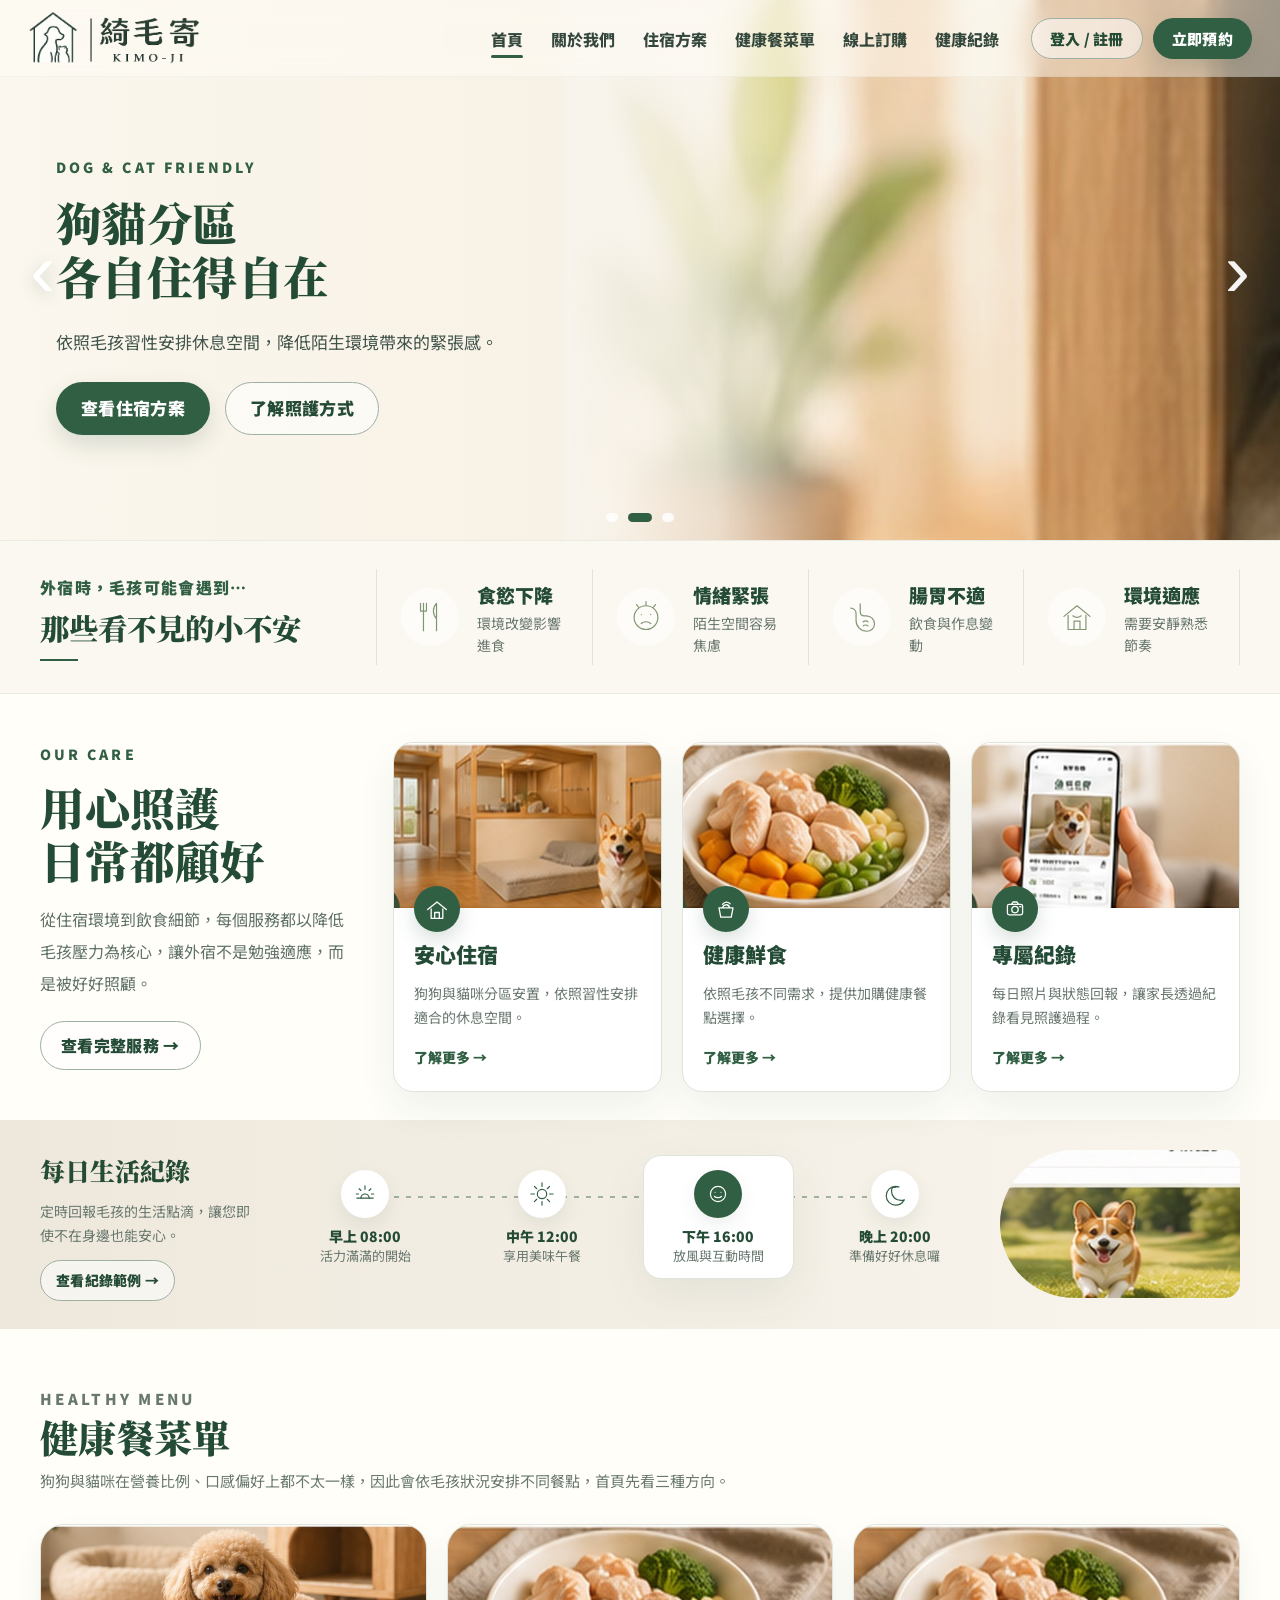
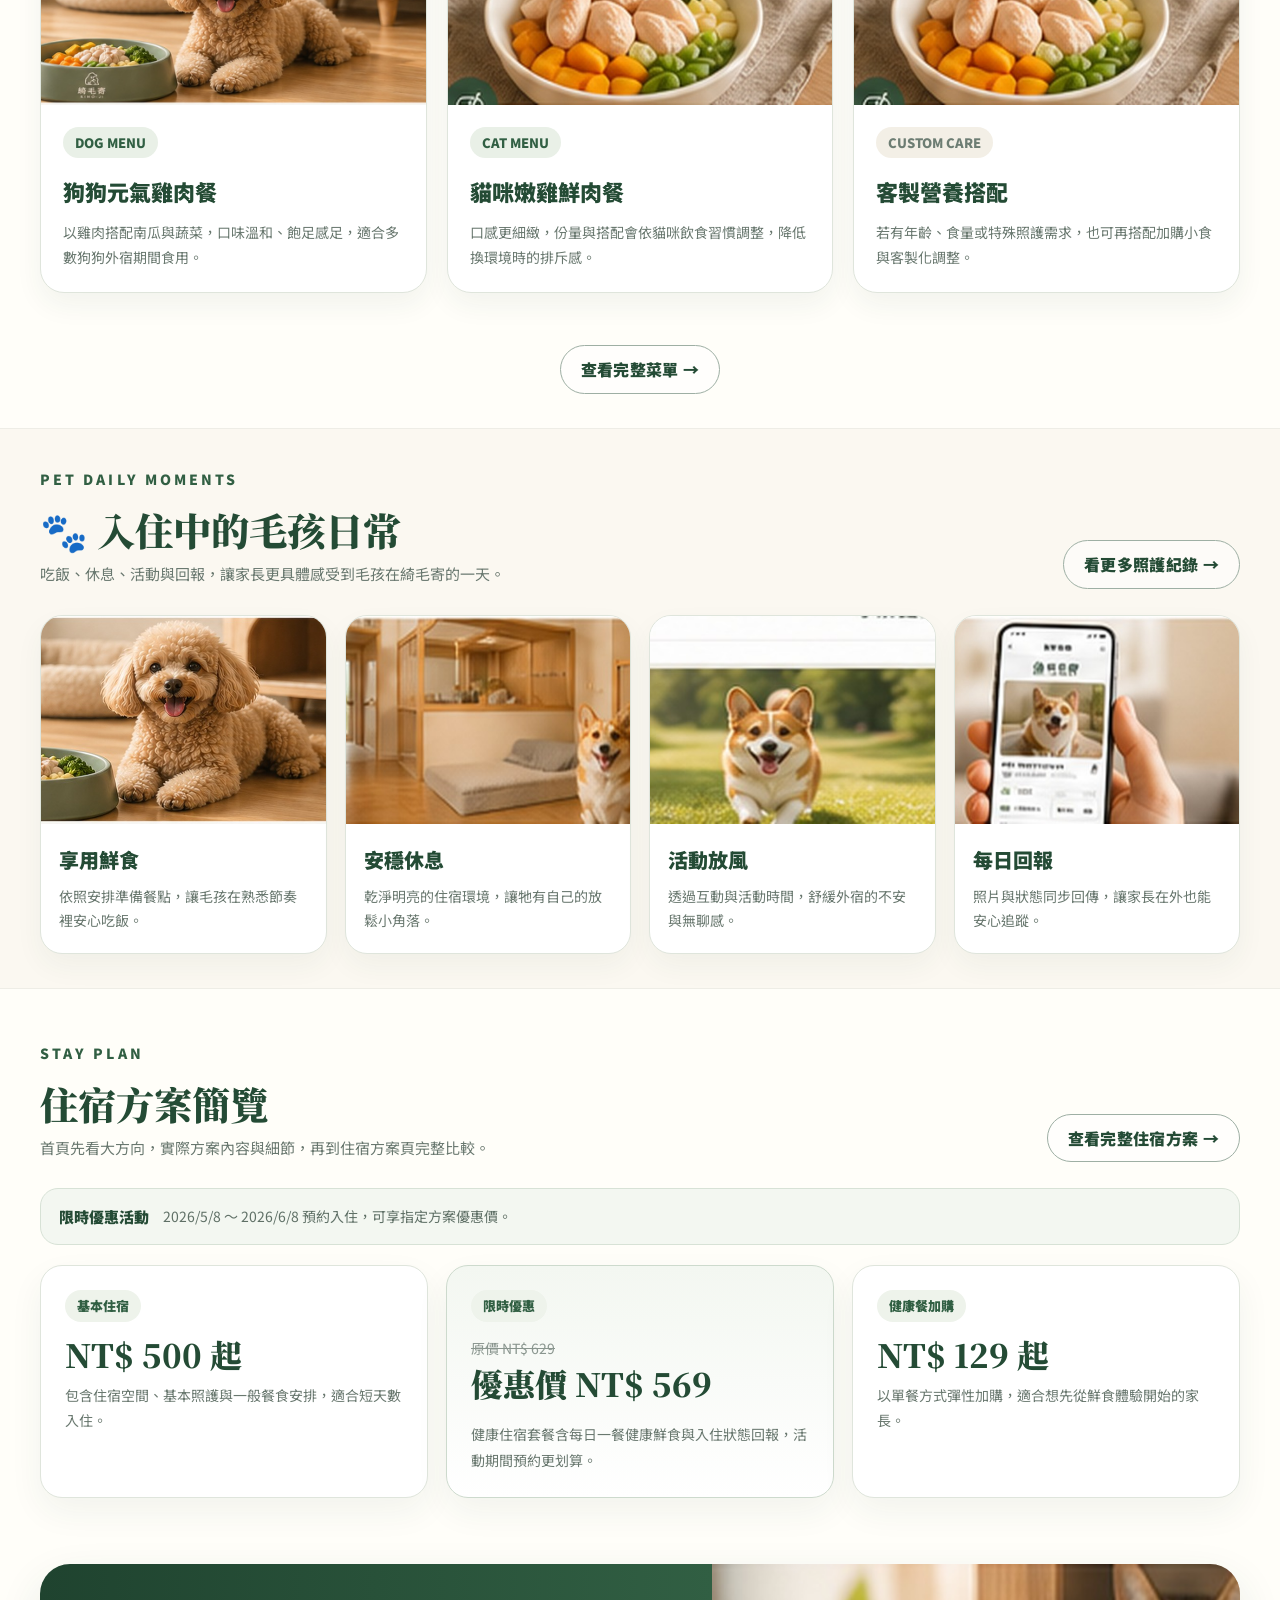
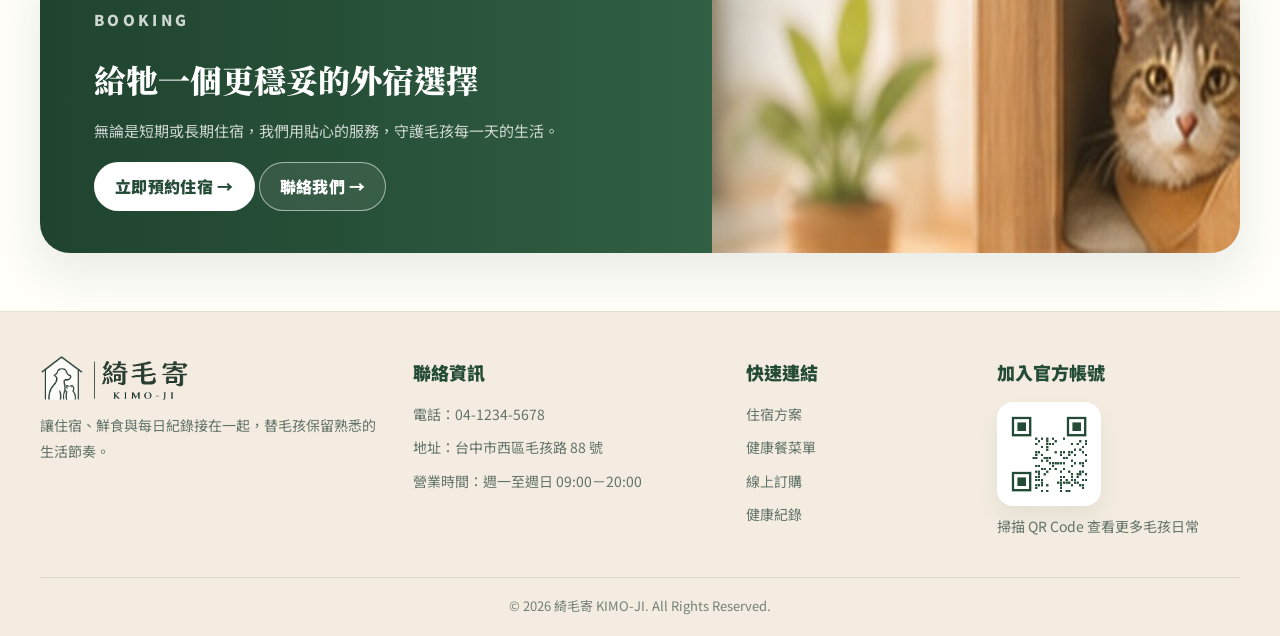
==== index.html @ cf31965b "Add files via upload" ====
<!DOCTYPE html>
<html lang="zh-Hant-TW">
<head>
  <meta charset="UTF-8">
  <meta name="viewport" content="width=device-width, initial-scale=1.0">
  <title>綺毛寄 KIMO-JI｜寵物旅館與健康鮮食照護</title>
  <meta name="description" content="綺毛寄提供安心住宿、健康鮮食與專屬生活紀錄，陪伴毛孩在外宿期間保留熟悉節奏，讓家長放心看見每一天的照護狀況。">
  <link rel="preconnect" href="https://fonts.googleapis.com">
  <link rel="preconnect" href="https://fonts.gstatic.com" crossorigin>
  <link href="https://fonts.googleapis.com/css2?family=Noto+Sans+TC:wght@400;500;700;800;900&family=Noto+Serif+TC:wght@600;700;800;900&display=swap" rel="stylesheet">
  <link rel="icon" href="images/favicon.ico">
  <link rel="apple-touch-icon" href="images/favicon.png">
  <link rel="stylesheet" href="css/style.css">
</head>
<body>
  <header class="site-header transparent-header">
    <div class="nav-wrap">
      <a class="brand" href="index.html" aria-label="回到綺毛寄首頁">
        <img src="images/logo-kimoji-horizontal.png" alt="綺毛寄 KIMO-JI 品牌標誌" title="綺毛寄 KIMO-JI" aria-label="綺毛寄 KIMO-JI 品牌標誌">
      </a>

      <button class="nav-toggle" type="button" aria-label="開啟導覽選單" aria-expanded="false">
        <span></span><span></span><span></span>
      </button>

      <nav class="main-nav" aria-label="主選單">
        <a class="active" href="index.html">首頁</a>
        <a href="about.html">關於我們</a>
        <a href="stay.html">住宿方案</a>
        <a href="menu.html">健康餐菜單</a>
        <a href="order.html">線上訂購</a>
        <a href="record.html">健康紀錄</a>
      </nav>

      <div class="nav-actions">
        <a class="btn btn-outline btn-nav" href="login.html">登入 / 註冊</a>
        <a class="btn btn-primary btn-nav" href="order.html">立即預約</a>
      </div>
    </div>
  </header>

  <main>
    <section class="hero" aria-label="綺毛寄主視覺輪播">
      <div class="hero-track">
        <article class="hero-slide hero-slide-dog is-active" data-slide="0">
          <div class="hero-copy">
            <p class="eyebrow">PET HOTEL &amp; CARE</p>
            <h1>讓每一次外宿<br>都像在家一樣安心</h1>
            <p class="hero-text">安心住宿 × 健康鮮食 × 專屬紀錄，替毛孩保留熟悉的生活節奏。</p>
            <div class="hero-buttons">
              <a class="btn btn-primary btn-lg" href="order.html">立即預約</a>
              <a class="btn btn-outline btn-lg" href="stay.html">了解住宿</a>
            </div>
          </div>
          <div class="hero-image">
            <img src="images/hero-dog-bowl.jpg" alt="狗狗在溫暖住宿空間旁享用熟食餐點" title="安心住宿與健康鮮食" aria-label="狗狗在溫暖住宿空間旁享用熟食餐點">
          </div>
        </article>

        <article class="hero-slide hero-slide-cat" data-slide="1">
          <div class="hero-copy">
            <p class="eyebrow">DOG &amp; CAT FRIENDLY</p>
            <h2>狗貓分區<br>各自住得自在</h2>
            <p class="hero-text">依照毛孩習性安排休息空間，降低陌生環境帶來的緊張感。</p>
            <div class="hero-buttons">
              <a class="btn btn-primary btn-lg" href="stay.html">查看住宿方案</a>
              <a class="btn btn-outline btn-lg" href="about.html">了解照護方式</a>
            </div>
          </div>
          <div class="hero-image cat-hero-image">
            <img src="images/cta-cat.jpg" alt="貓咪在木質住宿空間中休息" title="狗狗貓咪分區住宿" aria-label="貓咪在木質住宿空間中休息">
          </div>
        </article>

        <article class="hero-slide hero-slide-record" data-slide="2">
          <div class="hero-copy">
            <p class="eyebrow">DAILY CARE RECORD</p>
            <h2>每日紀錄<br>照護細節每天都看得見</h2>
            <p class="hero-text">照片、飲食與作息回報，讓家長隨時掌握毛孩狀態。</p>
            <div class="hero-buttons">
              <a class="btn btn-primary btn-lg" href="record.html">查看紀錄服務</a>
              <a class="btn btn-outline btn-lg" href="order.html">立即預約</a>
            </div>
          </div>
          <div class="hero-image hero-record-ui">
            <div class="record-board" aria-label="每日照護紀錄介面示意">
              <div class="record-phone">
                <div class="phone-notch"></div>
                <img src="images/service-record.jpg" alt="手機中的毛孩照護紀錄介面" title="每日照護紀錄示意" aria-label="手機中的毛孩照護紀錄介面">
                <div class="record-lines">
                  <span></span><span></span><span></span>
                </div>
              </div>
              <div class="record-card-mini">
                <strong>今日狀態</strong>
                <p>食慾正常｜情緒穩定｜活動完成</p>
              </div>
            </div>
          </div>
        </article>
      </div>

      <button class="carousel-arrow prev" type="button" aria-label="上一張輪播">‹</button>
      <button class="carousel-arrow next" type="button" aria-label="下一張輪播">›</button>
      <div class="carousel-dots" aria-label="輪播切換">
        <button class="is-active" type="button" aria-label="切換到第一張"></button>
        <button type="button" aria-label="切換到第二張"></button>
        <button type="button" aria-label="切換到第三張"></button>
      </div>
    </section>

    <section class="worry-section">
      <div class="content-wrap worry-grid">
        <div class="worry-title">
          <p>外宿時，毛孩可能會遇到…</p>
          <h2>那些看不見的小不安</h2>
        </div>
        <div class="worry-list">
          <article class="worry-item">
            <div class="kicon" aria-hidden="true">
              <svg viewBox="0 0 64 64"><path d="M21 9v18M16 9v13M26 9v13M16 22h10M21 27v28M43 9v46M43 9c-7 7-7 19 0 26"/></svg>
            </div>
            <div>
              <h3>食慾下降</h3>
              <p>環境改變影響進食</p>
            </div>
          </article>
          <article class="worry-item">
            <div class="kicon" aria-hidden="true">
              <svg viewBox="0 0 64 64"><circle cx="32" cy="33" r="20"/><path d="M24 28h.01M40 28h.01M24 43c4-4 12-4 16 0M20 16l-4-5M32 12V6M44 16l4-5"/></svg>
            </div>
            <div>
              <h3>情緒緊張</h3>
              <p>陌生空間容易焦慮</p>
            </div>
          </article>
          <article class="worry-item">
            <div class="kicon" aria-hidden="true">
              <svg viewBox="0 0 64 64"><path d="M29 10v13c0 4 3 7 7 7h3c8 0 14 6 14 14 0 7-6 12-13 12-10 0-18-8-18-18V26c0-5-4-9-9-9"/><path d="M34 40c2-2 6-2 8 0M34 47c2-2 6-2 8 0"/></svg>
            </div>
            <div>
              <h3>腸胃不適</h3>
              <p>飲食與作息變動</p>
            </div>
          </article>
          <article class="worry-item">
            <div class="kicon" aria-hidden="true">
              <svg viewBox="0 0 64 64"><path d="M10 31 32 13l22 18"/><path d="M17 29v24h30V29M27 53V39h10v14"/><path d="M25 30c5 4 9 4 14 0"/></svg>
            </div>
            <div>
              <h3>環境適應</h3>
              <p>需要安靜熟悉節奏</p>
            </div>
          </article>
        </div>
      </div>
    </section>

    <section class="care-section">
      <div class="content-wrap care-grid">
        <div class="section-intro">
          <p class="eyebrow">OUR CARE</p>
          <h2>用心照護<br>日常都顧好</h2>
          <p>從住宿環境到飲食細節，每個服務都以降低毛孩壓力為核心，讓外宿不是勉強適應，而是被好好照顧。</p>
          <a class="btn btn-outline" href="about.html">查看完整服務 →</a>
        </div>

        <div class="care-cards">
          <article class="care-card">
            <img src="images/service-stay.jpg" alt="溫暖乾淨的寵物住宿房間" title="安心住宿" aria-label="溫暖乾淨的寵物住宿房間">
            <div class="care-card-body">
              <span class="care-badge" aria-hidden="true"><svg viewBox="0 0 48 48"><path d="M8 25 24 12l16 13M14 24v16h20V24M20 40V30h8v10"/></svg></span>
              <h3>安心住宿</h3>
              <p>狗狗與貓咪分區安置，依照習性安排適合的休息空間。</p>
              <a href="stay.html">了解更多 →</a>
            </div>
          </article>

          <article class="care-card">
            <img src="images/service-meal.jpg" alt="以熟食雞肉與蔬菜搭配的寵物健康鮮食" title="健康鮮食" aria-label="以熟食雞肉與蔬菜搭配的寵物健康鮮食">
            <div class="care-card-body">
              <span class="care-badge" aria-hidden="true"><svg viewBox="0 0 48 48"><path d="M12 22h24l-3 16H15l-3-16zM18 22c1-6 11-8 12 0M18 16c4-5 9-5 13-1"/></svg></span>
              <h3>健康鮮食</h3>
              <p>依照毛孩不同需求，提供加購健康餐點選擇。</p>
              <a href="menu.html">了解更多 →</a>
            </div>
          </article>

          <article class="care-card">
            <img src="images/service-record.jpg" alt="手機中的毛孩照護紀錄介面" title="專屬紀錄" aria-label="手機中的毛孩照護紀錄介面">
            <div class="care-card-body">
              <span class="care-badge" aria-hidden="true"><svg viewBox="0 0 48 48"><rect x="11" y="16" width="26" height="18" rx="3" ry="3"/><path d="M18 16l2.5-4h7L30 16"/><circle cx="24" cy="25" r="5.5"/><path d="M32 20h2"/></svg></span>
              <h3>專屬紀錄</h3>
              <p>每日照片與狀態回報，讓家長透過紀錄看見照護過程。</p>
              <a href="record.html">了解更多 →</a>
            </div>
          </article>
        </div>
      </div>
    </section>

    <section class="daily-section">
      <div class="content-wrap daily-grid">
        <div class="daily-copy">
          <h2>每日生活紀錄</h2>
          <p>定時回報毛孩的生活點滴，讓您即使不在身邊也能安心。</p>
          <a class="btn btn-outline" href="record.html">查看紀錄範例 →</a>
        </div>

        <div class="daily-timeline" aria-label="每日照護時間軸">
          <button class="time-point is-active" type="button" data-time="morning" data-image="images/service-stay.jpg" data-alt="毛孩早晨在住宿空間甦醒的紀錄照片" data-title="早晨生活紀錄">
            <span class="time-icon" aria-hidden="true"><svg viewBox="0 0 48 48"><path d="M10 31h28"/><path d="M17 31a7 7 0 0 1 14 0"/><path d="M24 10v6M14 15l3 3M34 15l-3 3"/><path d="M9 24h4M35 24h4"/></svg></span>
            <strong>早上 08:00</strong>
            <em>活力滿滿的開始</em>
          </button>
          <button class="time-point" type="button" data-time="noon" data-image="images/hero-dog-bowl.jpg" data-alt="毛孩中午享用健康鮮食的紀錄照片" data-title="中午生活紀錄">
            <span class="time-icon" aria-hidden="true"><svg viewBox="0 0 48 48"><circle cx="24" cy="24" r="8"/><path d="M24 5v6M24 37v6M5 24h6M37 24h6M11 11l4 4M33 33l4 4M37 11l-4 4M15 33l-4 4"/></svg></span>
            <strong>中午 12:00</strong>
            <em>享用美味午餐</em>
          </button>
          <button class="time-point" type="button" data-time="afternoon" data-image="images/daily-dog.jpg" data-alt="毛孩下午活動放風的紀錄照片" data-title="下午生活紀錄">
            <span class="time-icon" aria-hidden="true"><svg viewBox="0 0 48 48"><circle cx="24" cy="24" r="13"/><path d="M19 21h.01M29 21h.01"/><path d="M18 28c2 3 10 3 12 0"/></svg></span>
            <strong>下午 16:00</strong>
            <em>放風與互動時間</em>
          </button>
          <button class="time-point" type="button" data-time="night" data-image="images/cta-cat.jpg" data-alt="毛孩晚上準備休息的紀錄照片" data-title="晚上生活紀錄">
            <span class="time-icon" aria-hidden="true"><svg viewBox="0 0 48 48"><path d="M31 12c-2-1-4-1-6-1-9 0-16 7-16 16s7 16 16 16c6 0 12-4 15-9-2 1-4 1-6 1-9 0-16-7-16-16 0-3 1-5 2-7 2 1 4 1 5 0z"/></svg></span>
            <strong>晚上 20:00</strong>
            <em>準備好好休息囉</em>
          </button>
        </div>

        <img id="dailyPhoto" class="daily-photo" src="images/service-stay.jpg" alt="毛孩早晨在住宿空間甦醒的紀錄照片" title="早晨生活紀錄" aria-label="毛孩早晨在住宿空間甦醒的紀錄照片">
      </div>
    </section>


    <section class="menu-teaser-section">
      <div class="content-wrap menu-teaser-wrap">
        <div class="menu-teaser-head">
          <p class="eyebrow">HEALTHY MENU</p>
          <h2>健康餐菜單</h2>
          <p>狗狗與貓咪在營養比例、口感偏好上都不太一樣，因此會依毛孩狀況安排不同餐點，首頁先看三種方向。</p>
        </div>
        <div class="menu-teaser-grid menu-equal-grid">
          <article class="menu-card equal-card">
            <img src="images/hero-dog-bowl.jpg" alt="狗狗適合的雞肉鮮食餐" title="狗狗鮮食主餐" aria-label="狗狗適合的雞肉鮮食餐">
            <div class="menu-card-body">
              <span class="menu-chip">DOG MENU</span>
              <h3>狗狗元氣雞肉餐</h3>
              <p>以雞肉搭配南瓜與蔬菜，口味溫和、飽足感足，適合多數狗狗外宿期間食用。</p>
            </div>
          </article>
          <article class="menu-card equal-card">
            <img src="images/service-meal.jpg" alt="貓咪適合的嫩雞鮮食餐" title="貓咪鮮食主餐" aria-label="貓咪適合的嫩雞鮮食餐">
            <div class="menu-card-body">
              <span class="menu-chip">CAT MENU</span>
              <h3>貓咪嫩雞鮮肉餐</h3>
              <p>口感更細緻，份量與搭配會依貓咪飲食習慣調整，降低換環境時的排斥感。</p>
            </div>
          </article>
          <article class="menu-card equal-card">
            <img src="images/service-meal.jpg" alt="依照毛孩需求調整的客製鮮食餐" title="客製搭配餐" aria-label="依照毛孩需求調整的客製鮮食餐">
            <div class="menu-card-body">
              <span class="menu-chip light">CUSTOM CARE</span>
              <h3>客製營養搭配</h3>
              <p>若有年齡、食量或特殊照護需求，也可再搭配加購小食與客製化調整。</p>
            </div>
          </article>
        </div>
        <div class="section-action-center">
          <a class="btn btn-outline" href="menu.html">查看完整菜單 →</a>
        </div>
      </div>
    </section>

    <section class="life-gallery-section">
      <div class="content-wrap">
        <div class="section-top-row">
          <div>
            <p class="eyebrow">PET DAILY MOMENTS</p>
            <h2>🐾 入住中的毛孩日常</h2>
            <p class="section-subtext">吃飯、休息、活動與回報，讓家長更具體感受到毛孩在綺毛寄的一天。</p>
          </div>
          <a class="btn btn-outline" href="record.html">看更多照護紀錄 →</a>
        </div>

        <div class="life-gallery-grid">
          <article class="life-card">
            <img src="images/hero-dog-bowl.jpg" alt="毛孩享用鮮食的日常畫面" title="享用鮮食" aria-label="毛孩享用鮮食的日常畫面">
            <div class="life-card-body">
              <h3>享用鮮食</h3>
              <p>依照安排準備餐點，讓毛孩在熟悉節奏裡安心吃飯。</p>
            </div>
          </article>
          <article class="life-card">
            <img src="images/service-stay.jpg" alt="毛孩在住宿空間休息" title="安穩休息" aria-label="毛孩在住宿空間休息">
            <div class="life-card-body">
              <h3>安穩休息</h3>
              <p>乾淨明亮的住宿環境，讓牠有自己的放鬆小角落。</p>
            </div>
          </article>
          <article class="life-card">
            <img src="images/daily-dog.jpg" alt="毛孩在戶外活動的生活紀錄" title="活動放風" aria-label="毛孩在戶外活動的生活紀錄">
            <div class="life-card-body">
              <h3>活動放風</h3>
              <p>透過互動與活動時間，舒緩外宿的不安與無聊感。</p>
            </div>
          </article>
          <article class="life-card">
            <img src="images/service-record.jpg" alt="手機中的每日照護回報畫面" title="每日回報" aria-label="手機中的每日照護回報畫面">
            <div class="life-card-body">
              <h3>每日回報</h3>
              <p>照片與狀態同步回傳，讓家長在外也能安心追蹤。</p>
            </div>
          </article>
        </div>
      </div>
    </section>

    <section class="plan-preview-section">
      <div class="content-wrap">
        <div class="section-top-row align-end">
          <div>
            <p class="eyebrow">STAY PLAN</p>
            <h2>住宿方案簡覽</h2>
            <p class="section-subtext">首頁先看大方向，實際方案內容與細節，再到住宿方案頁完整比較。</p>
          </div>
          <a class="btn btn-outline" href="stay.html">查看完整住宿方案 →</a>
        </div>

        <div class="plan-promo-note">
          <strong>限時優惠活動</strong>
          <span>2026/5/8 ～ 2026/6/8 預約入住，可享指定方案優惠價。</span>
        </div>

        <div class="plan-preview-grid">
          <article class="plan-preview-card">
            <span class="plan-label">基本住宿</span>
            <strong>NT$ 500 起</strong>
            <p>包含住宿空間、基本照護與一般餐食安排，適合短天數入住。</p>
          </article>
          <article class="plan-preview-card featured">
            <span class="plan-label">限時優惠</span>
            <div class="price-row">
              <span class="price-old">原價 NT$ 629</span>
              <strong>優惠價 NT$ 569</strong>
            </div>
            <p>健康住宿套餐含每日一餐健康鮮食與入住狀態回報，活動期間預約更划算。</p>
          </article>
          <article class="plan-preview-card">
            <span class="plan-label">健康餐加購</span>
            <strong>NT$ 129 起</strong>
            <p>以單餐方式彈性加購，適合想先從鮮食體驗開始的家長。</p>
          </article>
        </div>
      </div>
    </section>

    <section class="booking-section">
      <div class="content-wrap booking-card">
        <div class="booking-copy">
          <p class="eyebrow">BOOKING</p>
          <h2>給牠一個更穩妥的外宿選擇</h2>
          <p>無論是短期或長期住宿，我們用貼心的服務，守護毛孩每一天的生活。</p>
          <div class="cta-actions">
            <a class="btn btn-light" href="order.html">立即預約住宿 →</a>
            <a class="btn btn-ghost" href="contact.html">聯絡我們 →</a>
          </div>
        </div>
        <div class="booking-photo">
          <img src="images/cta-cat.jpg" alt="貓咪在木質住宿空間中休息" title="安心外宿選擇" aria-label="貓咪在木質住宿空間中休息">
        </div>
      </div>
    </section>
  </main>

  <footer class="site-footer">
    <div class="footer-inner">
      <div class="footer-info">
        <div class="footer-brand-col">
          <img src="images/logo-kimoji-horizontal.png" alt="綺毛寄 KIMO-JI 品牌標誌" title="綺毛寄 KIMO-JI" aria-label="綺毛寄 KIMO-JI 品牌標誌">
          <p>讓住宿、鮮食與每日紀錄接在一起，替毛孩保留熟悉的生活節奏。</p>
        </div>
        <div>
          <h3>聯絡資訊</h3>
          <p>電話：04-1234-5678</p>
          <p>地址：台中市西區毛孩路 88 號</p>
          <p>營業時間：週一至週日 09:00－20:00</p>
        </div>
        <div>
          <h3>快速連結</h3>
          <a href="stay.html">住宿方案</a>
          <a href="menu.html">健康餐菜單</a>
          <a href="order.html">線上訂購</a>
          <a href="record.html">健康紀錄</a>
        </div>
        <div class="footer-qr">
          <h3>加入官方帳號</h3>
          <img src="images/qrcode.png" alt="綺毛寄官方帳號 QR Code" title="綺毛寄官方帳號 QR Code" aria-label="綺毛寄官方帳號 QR Code">
          <p>掃描 QR Code 查看更多毛孩日常</p>
        </div>
      </div>
      <div class="footer-bottom">
        <p>© 2026 綺毛寄 KIMO-JI. All Rights Reserved.</p>
      </div>
    </div>
  </footer>

  <script src="js/main.js"></script>
</body>
</html>
---- css/style.css ----
:root{
  --green:#244b35;
  --green-2:#315f43;
  --green-3:#406f51;
  --green-soft:#e9f0e7;
  --cream:#f8f4ec;
  --cream-2:#f1e8dc;
  --cream-3:#fbf8f1;
  --text:#263d31;
  --muted:#69786f;
  --line:#dfe5dc;
  --white:#fffefb;
  --shadow:0 18px 45px rgba(36,75,53,.08);
}

*{box-sizing:border-box}
html{scroll-behavior:smooth}
body{
  margin:0;
  font-family:"Noto Sans TC","Microsoft JhengHei",Arial,sans-serif;
  color:var(--text);
  background:var(--cream);
  line-height:1.8;
}
a{color:inherit;text-decoration:none}
img{max-width:100%;display:block}
.content-wrap{width:min(1200px, calc(100% - 48px));margin:0 auto}

.site-header{
  position:fixed;
  top:0;left:0;right:0;
  z-index:50;
  background:rgba(255,253,247,.48);
  backdrop-filter:blur(14px);
  -webkit-backdrop-filter:blur(14px);
  border-bottom:1px solid rgba(36,75,53,.04);
  transition:background .28s ease, box-shadow .28s ease, border-color .28s ease;
}
.site-header.is-scrolled{
  background:rgba(255,253,247,.96);
  border-bottom:1px solid rgba(36,75,53,.1);
  box-shadow:0 12px 30px rgba(36,75,53,.08);
}
.nav-wrap{
  width:min(1320px, calc(100% - 56px));
  height:76px;
  margin:0 auto;
  display:flex;
  align-items:center;
  gap:28px;
}
.brand{display:flex;align-items:center;flex:0 0 auto}
.brand img{width:174px;height:auto}
.main-nav{
  margin-left:auto;
  display:flex;
  align-items:center;
  gap:28px;
  font-size:16px;
  font-weight:800;
  color:#34473d;
}
.main-nav a{position:relative;padding:24px 0 22px;white-space:nowrap}
.main-nav a.active::after,.main-nav a:hover::after{
  content:"";position:absolute;left:0;right:0;bottom:17px;height:3px;border-radius:99px;background:var(--green-2)
}
.nav-actions{display:flex;gap:10px;align-items:center;margin-left:4px}
.btn{
  display:inline-flex;align-items:center;justify-content:center;
  min-height:40px;padding:9px 20px;border-radius:999px;
  font-weight:900;border:1px solid transparent;transition:.25s ease;white-space:nowrap;letter-spacing:.02em
}
.btn:hover{transform:translateY(-1px)}
.btn-primary{color:#fff;background:var(--green-2);box-shadow:0 10px 24px rgba(36,75,53,.16)}
.btn-outline{color:var(--green);border-color:#9eafa4;background:rgba(255,255,255,.55)}
.btn-light{background:#fff;color:var(--green)}
.btn-ghost{border-color:rgba(255,255,255,.55);color:#fff;background:rgba(255,255,255,.08)}
.btn-lg{min-height:44px;padding:10px 24px;font-size:17px}
.btn-nav{min-height:34px;padding:6px 18px;font-size:15px}
.nav-toggle{display:none}

/* HERO */
.hero{position:relative;overflow:hidden;background:linear-gradient(90deg,#f9f5ed 0%,#f9f5ed 42%,#eadcc9 100%)}
.hero-track{position:relative;height:540px}
.hero-slide{
  position:absolute;inset:0;opacity:0;pointer-events:none;transition:opacity .55s ease;
  display:grid;grid-template-columns:minmax(400px, 44%) 1fr;align-items:stretch;overflow:hidden
}
.hero-slide.is-active{opacity:1;pointer-events:auto}
.hero-copy{
  position:relative;z-index:3;width:min(520px, calc(100% - 70px));
  margin-left:max(56px, calc((100vw - 1200px) / 2));
  align-self:center;padding:88px 0 38px
}
.eyebrow{margin:0 0 14px;letter-spacing:.22em;font-size:14px;font-weight:900;color:var(--green-2)}
.hero h1,.hero h2{
  margin:0;color:var(--green);
  font-family:"Noto Serif TC",serif;font-weight:900;
  font-size:clamp(42px,4.15vw,64px);line-height:1.2;letter-spacing:.01em
}
.hero h2{font-size:clamp(36px,3.55vw,56px)}
.hero-text{margin:22px 0 24px;font-size:17px;color:#41544b;line-height:1.9;max-width:560px}
.hero-buttons{display:flex;gap:15px;flex-wrap:wrap}
.hero-image{position:relative;overflow:hidden;min-width:0}
.hero-image::before{content:"";position:absolute;inset:0 auto 0 0;width:43%;z-index:2;background:linear-gradient(90deg,var(--cream) 0%,rgba(248,244,236,.78) 50%,rgba(248,244,236,0) 100%)}
.hero-image img{width:100%;height:100%;object-fit:cover;object-position:center center;transform:scale(1.02)}
.hero-slide-dog .hero-image img{object-position:65% center}
.cat-hero-image img{object-position:center center;filter:saturate(.96) brightness(1.05);transform:scale(1.18)}
.hero-slide-cat{background:linear-gradient(90deg,#fbf7ee 0%,#f4eadb 100%)}
.hero-slide-cat .hero-image::after{content:"";position:absolute;inset:0;background:linear-gradient(90deg,rgba(248,244,236,.1),rgba(36,75,53,.08));z-index:1}
.hero-record-ui{display:flex;align-items:center;justify-content:center;background:linear-gradient(135deg,#f7efe3,#dec7ae)}
.record-board{position:relative;width:min(560px,82%);min-height:315px;border-radius:36px;background:linear-gradient(135deg,rgba(255,255,255,.92),rgba(255,255,255,.48));border:1px solid rgba(255,255,255,.66);box-shadow:var(--shadow);display:flex;align-items:center;justify-content:center;gap:22px;padding:30px}
.record-phone{width:205px;border-radius:30px;background:#fff;border:8px solid #2f4037;box-shadow:0 18px 40px rgba(36,75,53,.16);padding:14px}
.phone-notch{width:58px;height:5px;border-radius:20px;background:#d8dfd8;margin:0 auto 12px}
.record-phone img{width:100%;height:126px;object-fit:cover;border-radius:18px;transform:none}
.record-lines span{display:block;height:10px;border-radius:20px;background:#e6eee6;margin-top:10px}.record-lines span:nth-child(2){width:76%}.record-lines span:nth-child(3){width:58%}
.record-card-mini{width:210px;border-radius:22px;background:#fff;padding:20px;box-shadow:0 15px 30px rgba(36,75,53,.12);border:1px solid var(--line)}
.record-card-mini strong{display:block;color:var(--green);font-size:20px;margin-bottom:6px}.record-card-mini p{margin:0;color:var(--muted);font-size:14px;line-height:1.7}
.carousel-arrow{
  position:absolute;top:50%;transform:translateY(-50%);z-index:6;
  width:auto;height:auto;border:0;border-radius:0;background:transparent;
  color:rgba(255,255,255,.9);font-size:70px;line-height:1;cursor:pointer;
  text-shadow:0 2px 12px rgba(36,75,53,.2);padding:8px 18px;
}
.carousel-arrow:hover{color:#fff;transform:translateY(-50%) scale(1.04)}
.carousel-arrow.prev{left:18px}.carousel-arrow.next{right:18px}
.carousel-dots{position:absolute;left:50%;bottom:18px;transform:translateX(-50%);display:flex;gap:10px;z-index:6}.carousel-dots button{width:9px;height:9px;border:0;border-radius:99px;background:rgba(255,255,255,.82);cursor:pointer}.carousel-dots button.is-active{background:var(--green-2);width:24px}

/* Worry */
.worry-section{background:#fbf8f1;padding:28px 0;border-top:1px solid rgba(36,75,53,.07);border-bottom:1px solid rgba(36,75,53,.07)}
.worry-grid{display:grid;grid-template-columns:300px 1fr;align-items:center;gap:36px}
.worry-title p{margin:0 0 7px;color:var(--green-2);font-weight:900;letter-spacing:.08em;font-size:16px}
.worry-title h2{position:relative;margin:0;color:var(--green);font-size:clamp(24px,2.3vw,32px);line-height:1.25;font-family:"Noto Serif TC",serif;font-weight:900}
.worry-title h2::after{content:"";display:block;width:38px;height:2px;background:var(--green-2);margin-top:14px}
.worry-list{display:grid;grid-template-columns:repeat(4,1fr);border-left:1px solid var(--line)}
.worry-item{min-height:96px;padding:8px 24px;display:grid;grid-template-columns:62px 1fr;gap:14px;align-items:center;border-right:1px solid var(--line)}
.kicon{width:58px;height:58px;display:grid;place-items:center;color:#819673;border-radius:50%;background:rgba(255,255,255,.58)}
.kicon svg,.care-badge svg,.time-icon svg{width:100%;height:100%;fill:none;stroke:currentColor;stroke-width:2.2;stroke-linecap:round;stroke-linejoin:round}
.kicon svg{width:38px;height:38px;stroke-width:2}
.worry-item h3{margin:0 0 1px;font-size:19px;color:var(--green);font-weight:900}.worry-item p{margin:0;color:var(--muted);font-size:14px;line-height:1.55}

/* Care */
.care-section{background:#fffef9;padding:48px 0 28px}.care-grid{display:grid;grid-template-columns:305px 1fr;gap:48px;align-items:start}.section-intro h2{margin:0 0 16px;color:var(--green);font-size:clamp(32px,3.5vw,52px);line-height:1.18;font-family:"Noto Serif TC",serif;font-weight:900}.section-intro>p:not(.eyebrow){margin:0 0 22px;color:#607168;font-size:16px;line-height:2}.care-cards{display:grid;grid-template-columns:repeat(3,1fr);gap:20px}.care-card{background:#fff;border:1px solid var(--line);border-radius:20px;overflow:hidden;box-shadow:0 16px 38px rgba(36,75,53,.07)}.care-card img{width:100%;height:165px;object-fit:cover}.care-card-body{position:relative;padding:28px 20px 20px}.care-badge{position:absolute;top:-22px;left:20px;width:46px;height:46px;display:grid;place-items:center;border-radius:50%;color:#fff;background:var(--green-2);box-shadow:0 8px 20px rgba(36,75,53,.18)}.care-badge svg{width:28px;height:28px;stroke-width:2.2}.care-card h3{margin:0 0 7px;color:var(--green);font-size:21px;font-weight:900}.care-card p{margin:0 0 12px;color:var(--muted);font-size:14px;line-height:1.75}.care-card a{font-weight:900;color:var(--green-2);font-size:14px}

/* Daily */
.daily-section{background:linear-gradient(90deg,#eee8dc,#f9f5ed);padding:28px 0}.daily-grid{display:grid;grid-template-columns:220px 1fr 240px;gap:30px;align-items:center}.daily-copy h2{margin:0 0 6px;color:var(--green);font-size:25px;font-family:"Noto Serif TC",serif;font-weight:900}.daily-copy p{margin:0 0 12px;color:var(--muted);font-size:14px;line-height:1.75}.daily-copy .btn{min-height:36px;padding:7px 15px;font-size:14px}.daily-timeline{position:relative;display:grid;grid-template-columns:repeat(4,1fr);gap:26px;align-items:start;padding:6px 0}.daily-timeline::before{content:"";position:absolute;left:10%;right:10%;top:40px;height:2px;background-image:linear-gradient(to right,rgba(49,95,67,.42) 45%,transparent 45%);background-size:12px 2px;background-repeat:repeat-x}.time-point{position:relative;z-index:2;border:0;background:transparent;border-radius:18px;padding:8px 10px 5px;color:var(--text);cursor:pointer;transition:.25s ease;font-family:inherit}.time-point.is-active{background:#fff;border:1px solid var(--line);box-shadow:var(--shadow);padding:14px 14px 12px;transform:translateY(-7px)}.time-icon{display:grid;place-items:center;width:48px;height:48px;margin:0 auto 8px;border-radius:50%;background:#fff;color:var(--green-2);box-shadow:0 8px 18px rgba(36,75,53,.08)}.time-point.is-active .time-icon{background:var(--green-2);color:#fff}.time-icon svg{width:28px;height:28px;stroke-width:2}.time-point strong{display:block;color:var(--green);font-size:14px;font-weight:900}.time-point em{display:block;color:var(--muted);font-size:13px;font-style:normal;line-height:1.55}.daily-photo{height:148px;width:100%;object-fit:cover;object-position:center;border-radius:88px 18px 18px 88px}

/* Proof cards - replaced the long benefit strip */
.proof-section{background:#fffef9;padding:56px 0 34px}.proof-wrap{display:grid;grid-template-columns:300px 1fr;gap:36px;align-items:start}.proof-heading h2{margin:0;color:var(--green);font-size:clamp(28px,2.6vw,40px);line-height:1.35;font-family:"Noto Serif TC",serif;font-weight:900}.proof-cards{display:grid;grid-template-columns:repeat(2,1fr);gap:18px}.proof-card{display:grid;grid-template-columns:138px 1fr;gap:18px;align-items:center;background:#fff;border:1px solid var(--line);border-radius:24px;padding:14px;box-shadow:0 12px 28px rgba(36,75,53,.06)}.proof-card img{width:138px;height:112px;object-fit:cover;border-radius:18px}.proof-card h3{margin:0 0 5px;color:var(--green);font-size:21px;font-weight:900}.proof-card p{margin:0;color:var(--muted);font-size:14px;line-height:1.7}

/* Booking */
.booking-section{background:#fffef9;padding:28px 0 58px}.booking-card{overflow:hidden;border-radius:30px;background:linear-gradient(90deg,#1f432f 0%,#315f43 56%,#e7d4bd 56%);display:grid;grid-template-columns:56% 44%;min-height:250px;box-shadow:0 18px 45px rgba(36,75,53,.11)}.booking-copy{align-self:center;color:#fff;padding:42px 54px}.booking-copy .eyebrow{color:rgba(255,255,255,.78)}.booking-copy h2{margin:0 0 8px;font-size:32px;font-family:"Noto Serif TC",serif;font-weight:900}.booking-copy p{margin:0 0 18px;color:rgba(255,255,255,.78);font-size:15px}.booking-photo{height:100%;overflow:hidden}.booking-photo img{width:100%;height:100%;object-fit:cover;object-position:center right;transform:scale(1.01)}

/* Footer - based on the earlier original footer structure */
.site-footer{background:#f4ece1;border-top:1px solid rgba(36,75,53,.08)}.footer-inner{width:min(1200px, calc(100% - 48px));margin:0 auto;padding:44px 0 18px}.footer-info{display:grid;grid-template-columns:1.25fr 1.1fr .8fr .9fr;gap:36px;align-items:start}.footer-info h3{margin:0 0 14px;color:var(--green);font-size:18px;font-weight:900}.footer-info p,.footer-info a{display:block;margin:0 0 8px;color:#627369;font-size:14px}.footer-brand-col img{width:150px;margin-bottom:12px}.footer-brand-col p{line-height:1.8}.footer-qr img{width:104px;height:104px;border-radius:16px;border:8px solid #fff;background:#fff;box-shadow:0 12px 24px rgba(36,75,53,.08);margin-bottom:8px}.footer-bottom{margin-top:30px;padding-top:16px;border-top:1px solid rgba(36,75,53,.12);display:flex;justify-content:center}.footer-bottom p{margin:0;color:#758178;font-size:13px}.simple-page{min-height:calc(100vh - 168px);padding:120px 0 70px;background:#fffef9}.simple-card{max-width:860px;margin:0 auto;padding:56px;border:1px solid var(--line);border-radius:28px;background:#fff;box-shadow:var(--shadow)}.simple-card h1{margin:0 0 16px;color:var(--green);font-size:46px;font-family:"Noto Serif TC",serif;font-weight:900}.simple-card p{color:var(--muted);font-size:18px}

@media (max-width:1080px){
  .main-nav{display:none}.nav-toggle{display:grid;gap:5px;border:0;background:transparent;margin-left:auto}.nav-toggle span{display:block;width:24px;height:2px;background:var(--green)}.nav-actions{display:none}.main-nav.is-open{display:flex;position:absolute;left:0;right:0;top:76px;padding:20px 24px;background:#fffef9;flex-direction:column;align-items:flex-start;gap:8px;border-bottom:1px solid var(--line)}
  .hero-track{height:650px}.hero-slide{grid-template-columns:1fr}.hero-copy{width:min(720px,calc(100% - 48px));margin:0 auto;padding:96px 0 10px}.hero-image{min-height:315px}.worry-grid,.care-grid,.daily-grid,.proof-wrap{grid-template-columns:1fr}.worry-list,.care-cards,.proof-cards{grid-template-columns:repeat(2,1fr)}.daily-photo{border-radius:22px}.booking-card{grid-template-columns:1fr 330px}.footer-info{grid-template-columns:repeat(2,1fr)}
}
@media (max-width:640px){
  .content-wrap,.nav-wrap,.footer-inner{width:min(100% - 32px,1200px)}.brand img{width:150px}.nav-wrap{height:72px}.main-nav.is-open{top:72px}.hero-track{height:700px}.hero h1,.hero h2{font-size:36px}.hero-text{font-size:15px}.carousel-arrow{font-size:54px;padding:8px}.worry-list,.care-cards,.daily-timeline,.proof-cards,.booking-card,.footer-info{grid-template-columns:1fr}.worry-list{border-left:0}.worry-item{border-right:0;border-bottom:1px solid var(--line)}.proof-card{grid-template-columns:1fr}.proof-card img{width:100%;height:170px}.booking-card{background:var(--green)}.booking-copy{padding:32px 24px}.booking-photo{height:190px}.footer-info{gap:24px}.footer-bottom{justify-content:flex-start}.daily-timeline::before{display:none}
}


/* === v6 refinements === */

/* Keep carousel arrow as text only, but restore a more refined feel */
.carousel-arrow{
  width:auto !important;
  height:auto !important;
  border:0 !important;
  border-radius:0 !important;
  background:transparent !important;
  color:rgba(255,255,255,.95) !important;
  font-size:76px !important;
  font-weight:300 !important;
  line-height:.8 !important;
  padding:0 12px !important;
  text-shadow:0 4px 16px rgba(36,75,53,.22) !important;
  transition:transform .22s ease, color .22s ease, text-shadow .22s ease;
}
.carousel-arrow:hover{
  color:#fff !important;
  transform:translateY(-50%) scale(1.06) !important;
  text-shadow:0 6px 18px rgba(36,75,53,.3) !important;
}

/* Outline buttons hover back to the richer previous interaction */
.btn-primary:hover{
  background:var(--green);
  box-shadow:0 12px 26px rgba(36,75,53,.2);
}
.btn-outline:hover{
  background:var(--green-2);
  border-color:var(--green-2);
  color:#fff;
  box-shadow:0 12px 24px rgba(36,75,53,.14);
}
.btn-light:hover{
  background:#edf4ec;
  color:var(--green);
}
.btn-ghost:hover{
  background:#fff;
  color:var(--green);
  border-color:#fff;
}

/* Shared section heading */
.section-top-row{display:flex;justify-content:space-between;align-items:end;gap:24px;margin-bottom:26px}
.section-top-row h2,.menu-teaser-head h2{margin:0 0 6px;color:var(--green);font-size:clamp(30px,3vw,42px);line-height:1.25;font-family:"Noto Serif TC",serif;font-weight:900}
.section-subtext,.menu-teaser-head p{margin:0;color:var(--muted);font-size:15px;line-height:1.9;max-width:700px}
.align-end{align-items:end}
.section-action-center{display:flex;justify-content:center;margin-top:24px}

/* Menu teaser */
.menu-teaser-section{background:#fffef9;padding:56px 0 34px}
.menu-teaser-wrap{display:grid;gap:28px}
.menu-teaser-head{max-width:780px}
.menu-teaser-grid{display:grid;grid-template-columns:repeat(3,1fr);gap:20px;align-items:stretch}
.menu-card{border:1px solid var(--line);border-radius:24px;background:#fff;box-shadow:0 12px 28px rgba(36,75,53,.06);overflow:hidden;height:100%;display:flex;flex-direction:column}
.menu-card.equal-card img{width:100%;height:180px;object-fit:cover}
.menu-card.equal-card:nth-child(2) img{object-position:center center}
.menu-card.equal-card:nth-child(3) img{object-position:center 60%}
.menu-card-body{padding:22px;display:flex;flex-direction:column;flex:1}
.menu-card h3{margin:0 0 8px;color:var(--green);font-size:22px;font-weight:900}
.menu-card p{margin:0;color:var(--muted);font-size:14px;line-height:1.8}
.menu-chip{display:inline-flex;align-items:center;justify-content:center;min-height:28px;padding:4px 12px;border-radius:999px;background:var(--green-soft);color:var(--green-2);font-size:13px;font-weight:900;margin-bottom:14px;width:max-content}
.menu-chip.light{background:#f3efe6;color:#6d7d73}

/* Life gallery */
.life-gallery-section{background:#fbf8f1;padding:38px 0 34px;border-top:1px solid rgba(36,75,53,.06);border-bottom:1px solid rgba(36,75,53,.06)}
.life-gallery-grid{display:grid;grid-template-columns:repeat(4,1fr);gap:18px}
.life-card{background:#fff;border:1px solid var(--line);border-radius:22px;overflow:hidden;box-shadow:0 12px 28px rgba(36,75,53,.05)}
.life-card img{width:100%;height:208px;object-fit:cover}
.life-card-body{padding:18px 18px 20px}
.life-card h3{margin:0 0 6px;color:var(--green);font-size:20px;font-weight:900}
.life-card p{margin:0;color:var(--muted);font-size:14px;line-height:1.75}

/* Plan preview */
.plan-preview-section{background:#fffef9;padding:52px 0 38px}
.plan-preview-grid{display:grid;grid-template-columns:repeat(3,1fr);gap:18px}
.plan-preview-card{background:#fff;border:1px solid var(--line);border-radius:22px;padding:24px;box-shadow:0 14px 34px rgba(36,75,53,.06)}
.plan-preview-card.featured{background:linear-gradient(180deg,#f3f7f1 0%,#fff 100%);border-color:#cddacd}
.plan-label{display:inline-flex;align-items:center;min-height:28px;padding:4px 12px;border-radius:999px;background:#eef3eb;color:var(--green-2);font-size:13px;font-weight:900;margin-bottom:14px}
.plan-preview-card strong{display:block;margin-bottom:10px;color:var(--green);font-size:32px;font-family:"Noto Serif TC",serif;font-weight:900;line-height:1.15}
.plan-preview-card p{margin:0;color:var(--muted);font-size:14px;line-height:1.85}
.plan-promo-note{display:flex;align-items:center;gap:14px;flex-wrap:wrap;padding:14px 18px;margin:0 0 20px;border-radius:18px;background:#f3f7f1;border:1px solid #d7e2d6}
.plan-promo-note strong{color:var(--green);font-size:15px;font-weight:900}
.plan-promo-note span{color:#5f7066;font-size:14px}
.price-row{display:flex;flex-direction:column;gap:4px;margin-bottom:10px}
.price-old{color:#8a968f;font-size:14px;text-decoration:line-through}

/* Daily photo active JS target */
.daily-photo{transition:opacity .25s ease}

@media (max-width:1080px){
  .menu-teaser-grid,.life-gallery-grid,.plan-preview-grid{grid-template-columns:repeat(2,1fr)}
}
@media (max-width:640px){
  .carousel-arrow{font-size:52px !important;padding:0 6px !important}
  .menu-teaser-grid,.life-gallery-grid,.plan-preview-grid{grid-template-columns:1fr}
  .section-top-row{flex-direction:column;align-items:flex-start}
  .life-card img{height:190px}
}
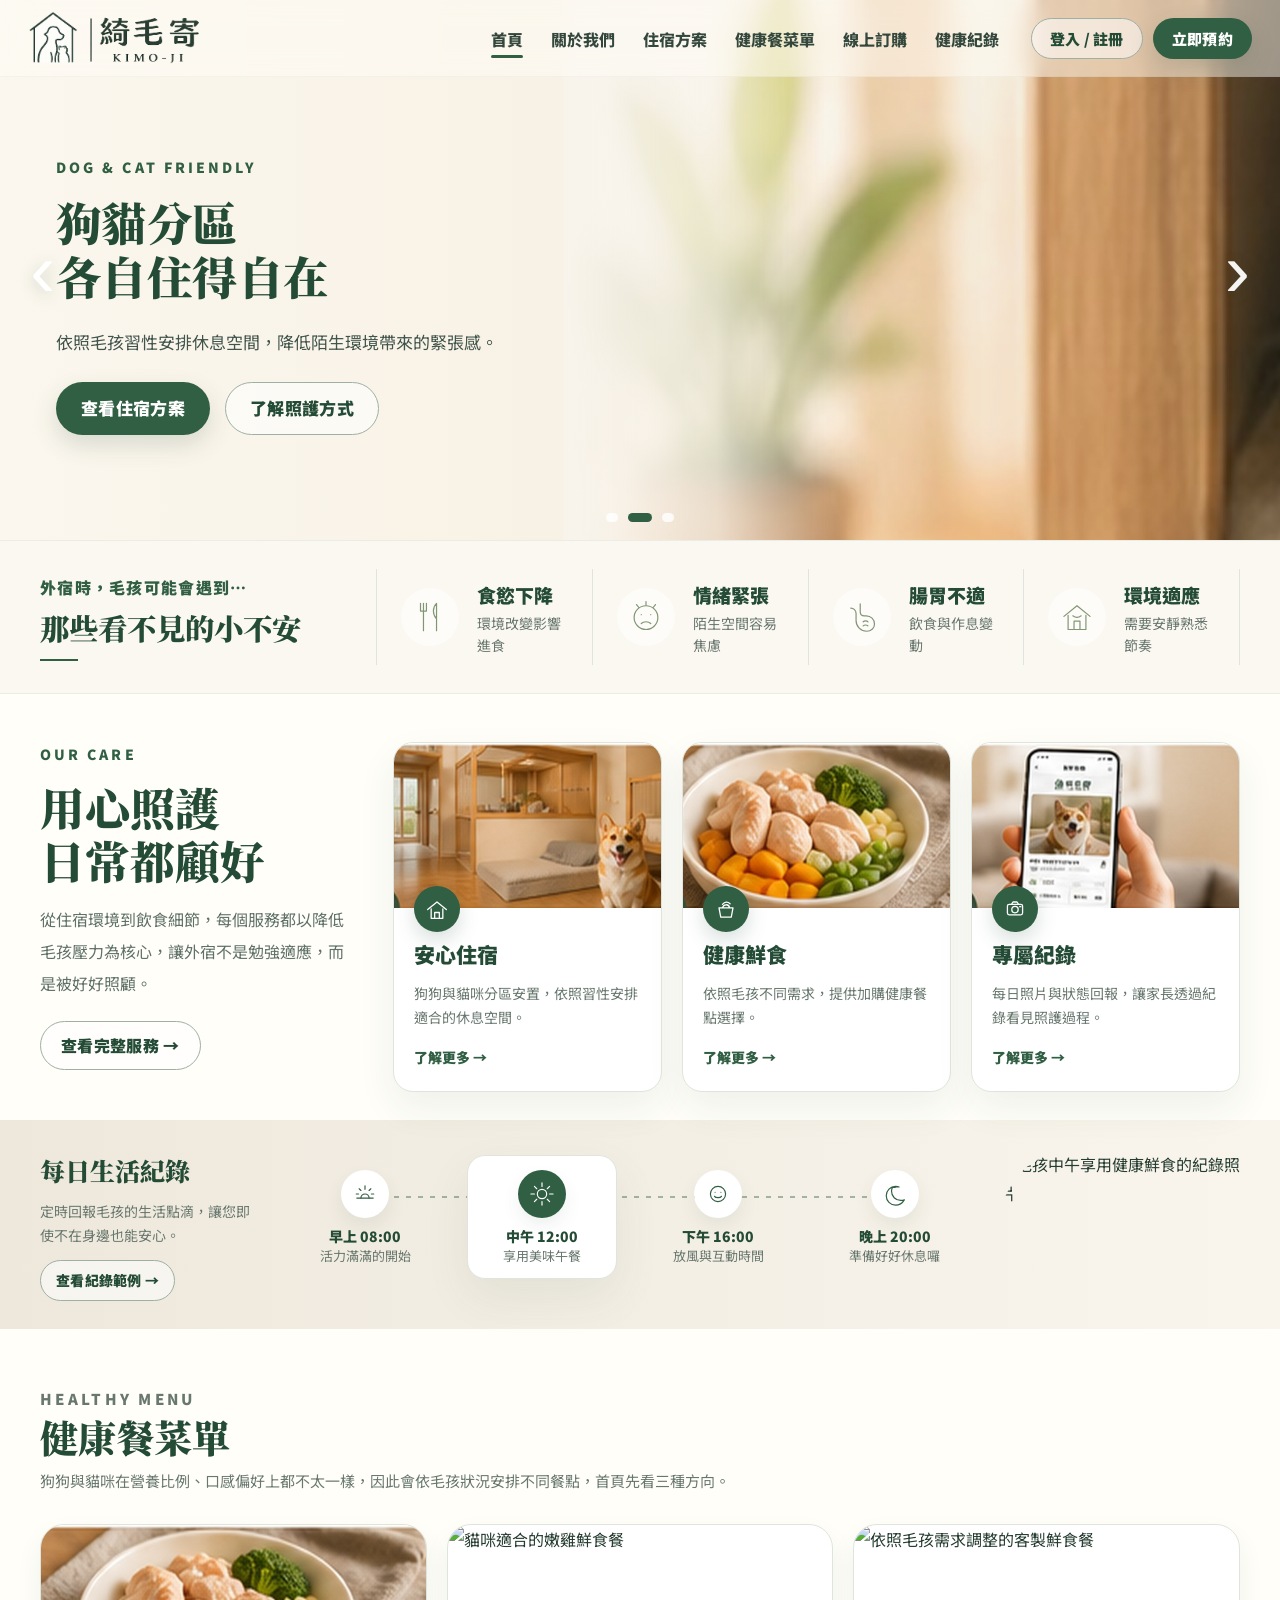
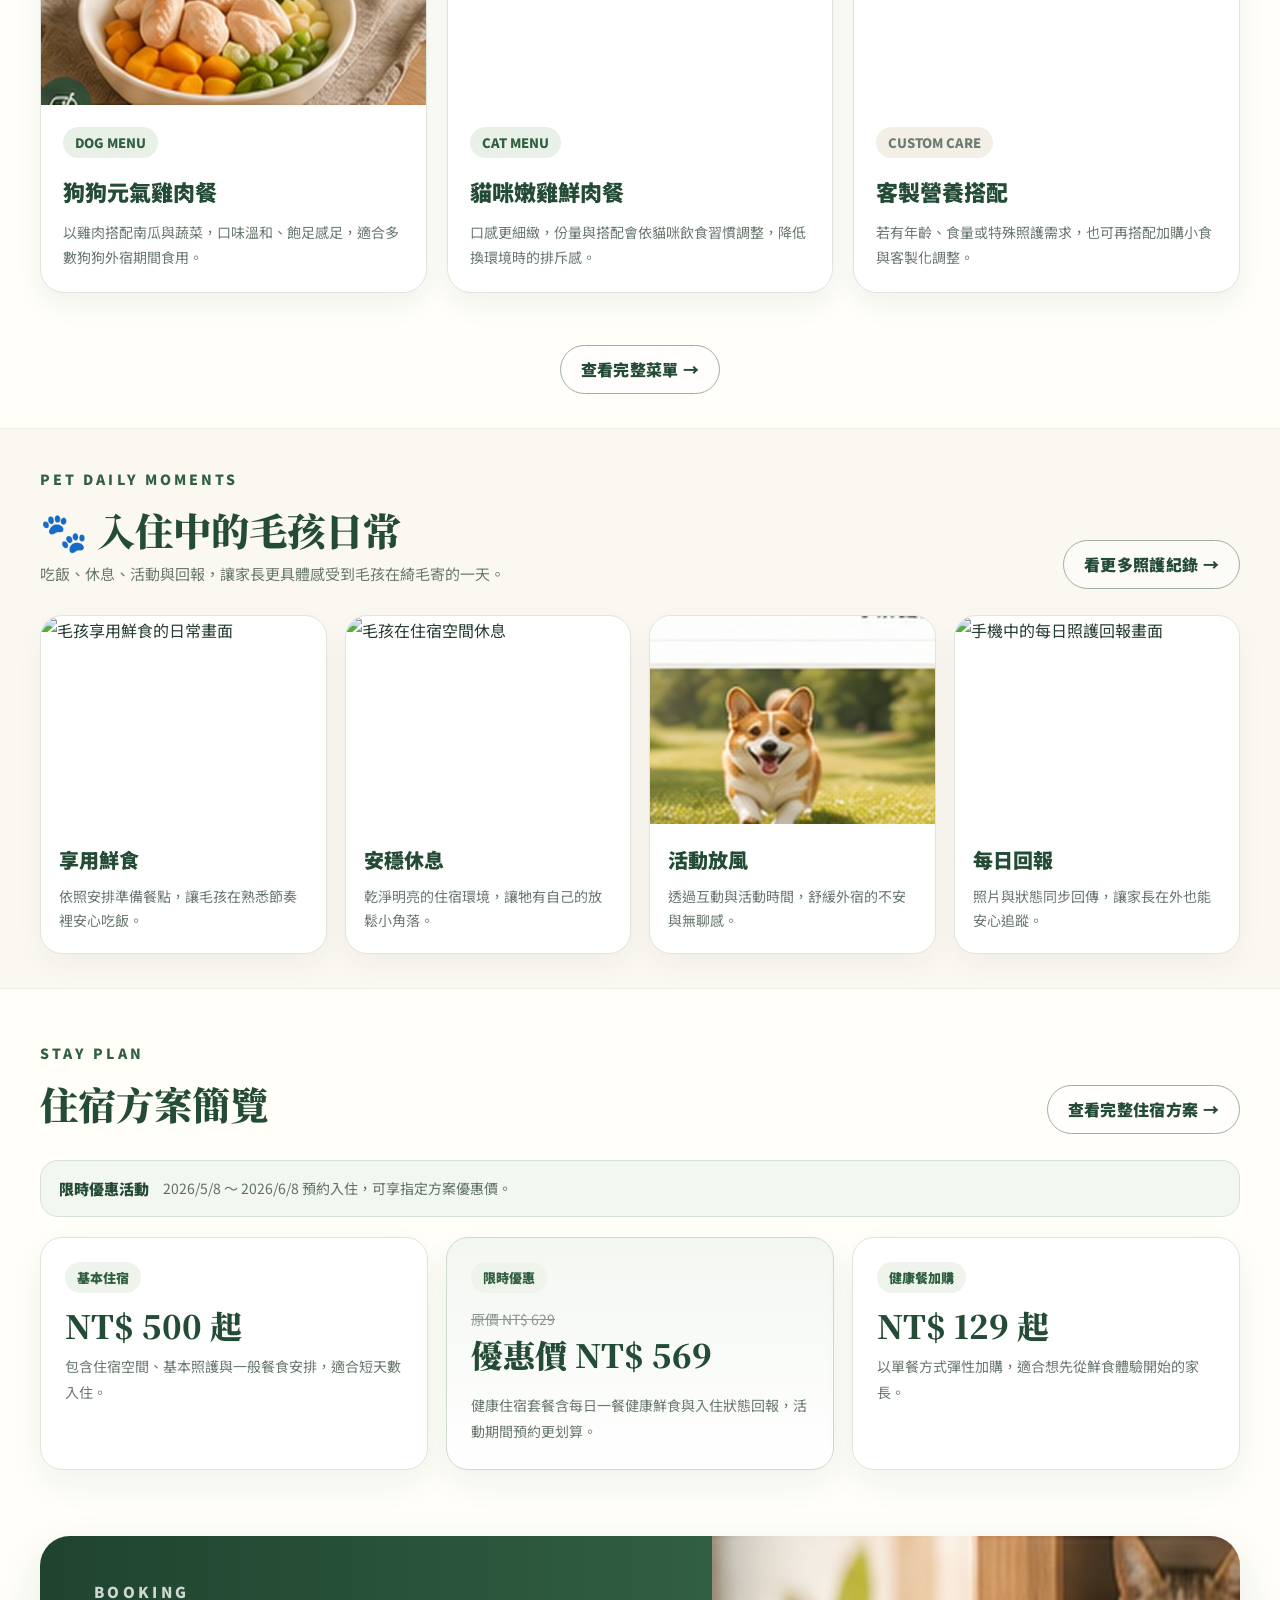
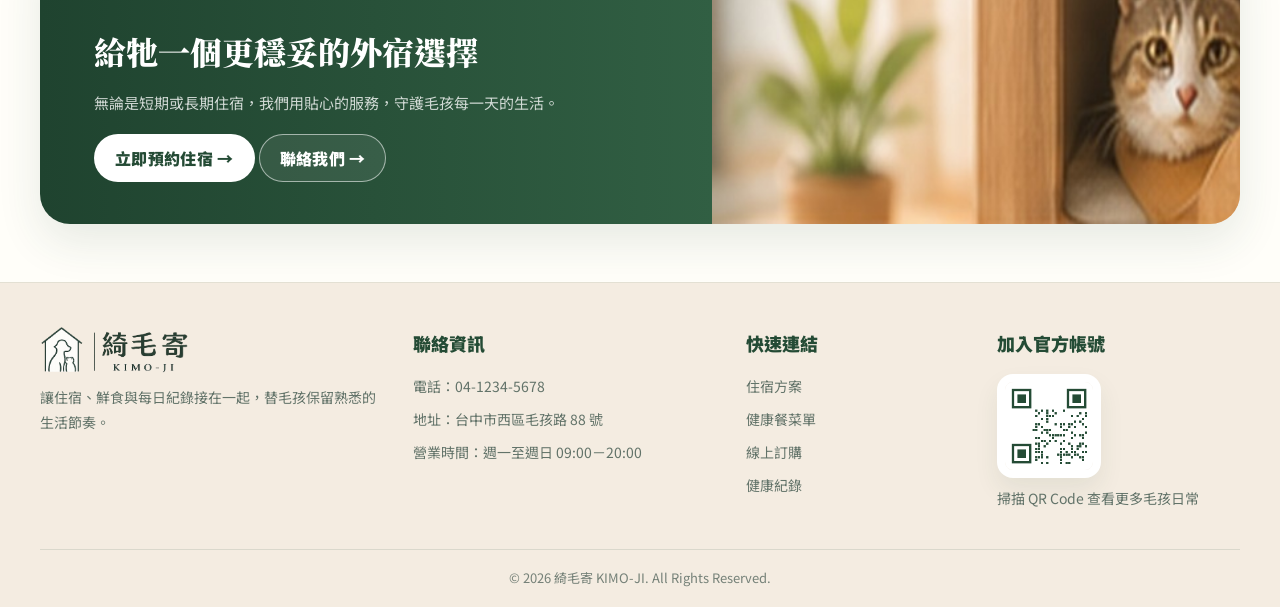
==== commit 6cae4335: "Update index.html" ====
--- a/index.html
+++ b/index.html
@@ -93,7 +93,7 @@
               </div>
               <div class="record-card-mini">
                 <strong>今日狀態</strong>
-                <p>食慾正常｜情緒穩定｜活動完成</p>
+                <p>食慾正常｜情緒穩定</p>
               </div>
             </div>
           </div>
@@ -208,22 +208,22 @@
         </div>
 
         <div class="daily-timeline" aria-label="每日照護時間軸">
-          <button class="time-point is-active" type="button" data-time="morning" data-image="images/service-stay.jpg" data-alt="毛孩早晨在住宿空間甦醒的紀錄照片" data-title="早晨生活紀錄">
+          <button class="time-point is-active" type="button" data-time="morning" data-image="images/morning.jpg" data-alt="毛孩早晨在住宿空間甦醒的紀錄照片" data-title="早晨生活紀錄">
             <span class="time-icon" aria-hidden="true"><svg viewBox="0 0 48 48"><path d="M10 31h28"/><path d="M17 31a7 7 0 0 1 14 0"/><path d="M24 10v6M14 15l3 3M34 15l-3 3"/><path d="M9 24h4M35 24h4"/></svg></span>
             <strong>早上 08:00</strong>
             <em>活力滿滿的開始</em>
           </button>
-          <button class="time-point" type="button" data-time="noon" data-image="images/hero-dog-bowl.jpg" data-alt="毛孩中午享用健康鮮食的紀錄照片" data-title="中午生活紀錄">
+          <button class="time-point" type="button" data-time="noon" data-image="images/lunch.jpg" data-alt="毛孩中午享用健康鮮食的紀錄照片" data-title="中午生活紀錄">
             <span class="time-icon" aria-hidden="true"><svg viewBox="0 0 48 48"><circle cx="24" cy="24" r="8"/><path d="M24 5v6M24 37v6M5 24h6M37 24h6M11 11l4 4M33 33l4 4M37 11l-4 4M15 33l-4 4"/></svg></span>
             <strong>中午 12:00</strong>
             <em>享用美味午餐</em>
           </button>
-          <button class="time-point" type="button" data-time="afternoon" data-image="images/daily-dog.jpg" data-alt="毛孩下午活動放風的紀錄照片" data-title="下午生活紀錄">
+          <button class="time-point" type="button" data-time="afternoon" data-image="images/afternoon.jpg" data-alt="毛孩下午活動放風的紀錄照片" data-title="下午生活紀錄">
             <span class="time-icon" aria-hidden="true"><svg viewBox="0 0 48 48"><circle cx="24" cy="24" r="13"/><path d="M19 21h.01M29 21h.01"/><path d="M18 28c2 3 10 3 12 0"/></svg></span>
             <strong>下午 16:00</strong>
             <em>放風與互動時間</em>
           </button>
-          <button class="time-point" type="button" data-time="night" data-image="images/cta-cat.jpg" data-alt="毛孩晚上準備休息的紀錄照片" data-title="晚上生活紀錄">
+          <button class="time-point" type="button" data-time="night" data-image="images/sleeping.jpg" data-alt="毛孩晚上準備休息的紀錄照片" data-title="晚上生活紀錄">
             <span class="time-icon" aria-hidden="true"><svg viewBox="0 0 48 48"><path d="M31 12c-2-1-4-1-6-1-9 0-16 7-16 16s7 16 16 16c6 0 12-4 15-9-2 1-4 1-6 1-9 0-16-7-16-16 0-3 1-5 2-7 2 1 4 1 5 0z"/></svg></span>
             <strong>晚上 20:00</strong>
             <em>準備好好休息囉</em>
@@ -244,7 +244,7 @@
         </div>
         <div class="menu-teaser-grid menu-equal-grid">
           <article class="menu-card equal-card">
-            <img src="images/hero-dog-bowl.jpg" alt="狗狗適合的雞肉鮮食餐" title="狗狗鮮食主餐" aria-label="狗狗適合的雞肉鮮食餐">
+            <img src="images/service-meal.jpg" alt="狗狗適合的雞肉鮮食餐" title="狗狗鮮食主餐" aria-label="狗狗適合的雞肉鮮食餐">
             <div class="menu-card-body">
               <span class="menu-chip">DOG MENU</span>
               <h3>狗狗元氣雞肉餐</h3>
@@ -252,7 +252,7 @@
             </div>
           </article>
           <article class="menu-card equal-card">
-            <img src="images/service-meal.jpg" alt="貓咪適合的嫩雞鮮食餐" title="貓咪鮮食主餐" aria-label="貓咪適合的嫩雞鮮食餐">
+            <img src="images/cat-meal.jpg" alt="貓咪適合的嫩雞鮮食餐" title="貓咪鮮食主餐" aria-label="貓咪適合的嫩雞鮮食餐">
             <div class="menu-card-body">
               <span class="menu-chip">CAT MENU</span>
               <h3>貓咪嫩雞鮮肉餐</h3>
@@ -260,7 +260,7 @@
             </div>
           </article>
           <article class="menu-card equal-card">
-            <img src="images/service-meal.jpg" alt="依照毛孩需求調整的客製鮮食餐" title="客製搭配餐" aria-label="依照毛孩需求調整的客製鮮食餐">
+            <img src="images/customized-meal.jpg" alt="依照毛孩需求調整的客製鮮食餐" title="客製搭配餐" aria-label="依照毛孩需求調整的客製鮮食餐">
             <div class="menu-card-body">
               <span class="menu-chip light">CUSTOM CARE</span>
               <h3>客製營養搭配</h3>
@@ -287,14 +287,14 @@
 
         <div class="life-gallery-grid">
           <article class="life-card">
-            <img src="images/hero-dog-bowl.jpg" alt="毛孩享用鮮食的日常畫面" title="享用鮮食" aria-label="毛孩享用鮮食的日常畫面">
+            <img src="images/eating.jpg" alt="毛孩享用鮮食的日常畫面" title="享用鮮食" aria-label="毛孩享用鮮食的日常畫面">
             <div class="life-card-body">
               <h3>享用鮮食</h3>
               <p>依照安排準備餐點，讓毛孩在熟悉節奏裡安心吃飯。</p>
             </div>
           </article>
           <article class="life-card">
-            <img src="images/service-stay.jpg" alt="毛孩在住宿空間休息" title="安穩休息" aria-label="毛孩在住宿空間休息">
+            <img src="images/sleeping2.jpg" alt="毛孩在住宿空間休息" title="安穩休息" aria-label="毛孩在住宿空間休息">
             <div class="life-card-body">
               <h3>安穩休息</h3>
               <p>乾淨明亮的住宿環境，讓牠有自己的放鬆小角落。</p>
@@ -308,7 +308,7 @@
             </div>
           </article>
           <article class="life-card">
-            <img src="images/service-record.jpg" alt="手機中的每日照護回報畫面" title="每日回報" aria-label="手機中的每日照護回報畫面">
+            <img src="images/service-record2.jpg" alt="手機中的每日照護回報畫面" title="每日回報" aria-label="手機中的每日照護回報畫面">
             <div class="life-card-body">
               <h3>每日回報</h3>
               <p>照片與狀態同步回傳，讓家長在外也能安心追蹤。</p>
@@ -324,7 +324,6 @@
           <div>
             <p class="eyebrow">STAY PLAN</p>
             <h2>住宿方案簡覽</h2>
-            <p class="section-subtext">首頁先看大方向，實際方案內容與細節，再到住宿方案頁完整比較。</p>
           </div>
           <a class="btn btn-outline" href="stay.html">查看完整住宿方案 →</a>
         </div>
